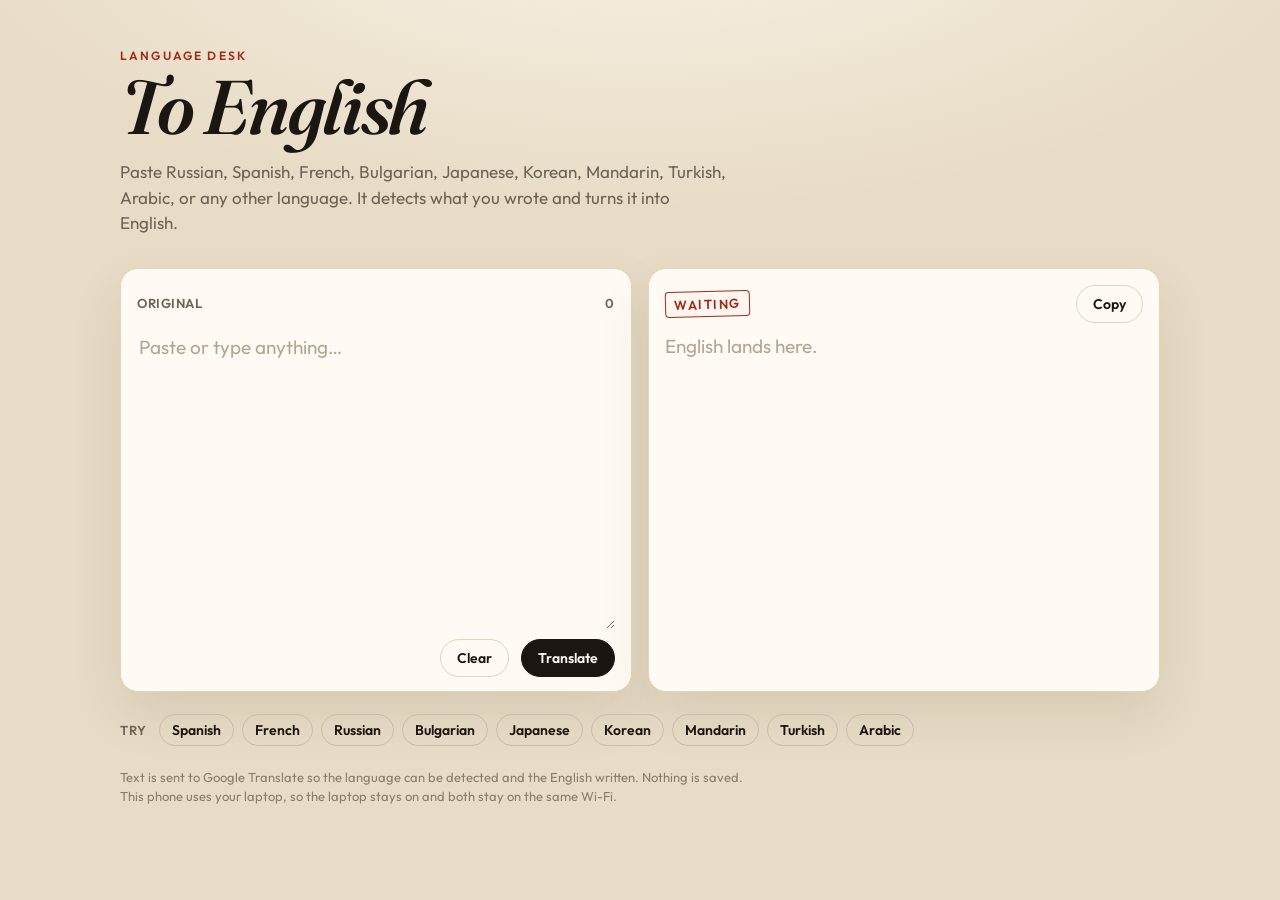
==== index.html @ 47b17647 "Add a local desk that detects any language and turns it into English. Co-authored-by: Cursor <cursor" ====
<!DOCTYPE html>
<html lang="en">
<head>
  <meta charset="utf-8">
  <meta name="viewport" content="width=device-width, initial-scale=1, viewport-fit=cover">
  <meta name="theme-color" content="#e8dcc6">
  <meta name="apple-mobile-web-app-capable" content="yes">
  <meta name="mobile-web-app-capable" content="yes">
  <meta name="apple-mobile-web-app-title" content="To English">
  <meta name="apple-mobile-web-app-status-bar-style" content="default">
  <title>To English</title>
  <link rel="manifest" href="manifest.webmanifest">
  <link rel="apple-touch-icon" href="apple-touch-icon.png">
  <link rel="icon" href="icon-192.png">
  <link rel="preconnect" href="https://fonts.googleapis.com">
  <link rel="preconnect" href="https://fonts.gstatic.com" crossorigin>
  <link href="https://fonts.googleapis.com/css2?family=Fraunces:ital,opsz,wght@0,9..144,560;1,9..144,560&family=Outfit:wght@400;500;600&display=swap" rel="stylesheet">
  <link rel="stylesheet" href="styles.css">
</head>
<body>
  <main class="desk">
    <header class="mast">
      <p class="kicker">Language desk</p>
      <h1>To English</h1>
      <p class="lede">Paste Russian, Spanish, French, Bulgarian, Japanese, Korean, Mandarin, Turkish, Arabic, or any other language. It detects what you wrote and turns it into English.</p>
    </header>

    <div class="stage">
      <section class="panel" aria-label="Original text">
        <div class="panel-head">
          <span>Original</span>
          <span id="count">0</span>
        </div>
        <textarea id="source" rows="10" placeholder="Paste or type anything…" spellcheck="false" dir="auto" autofocus></textarea>
        <div class="panel-foot">
          <button type="button" id="clear" class="ghost">Clear</button>
          <button type="button" id="translate" class="solid">Translate</button>
        </div>
      </section>

      <section class="panel panel-out" aria-label="English translation">
        <div class="panel-head">
          <span id="detected" class="stamp">Waiting</span>
          <button type="button" id="copy" class="ghost">Copy</button>
        </div>
        <div id="output" class="output" data-empty="true" aria-live="polite">English lands here.</div>
        <p id="status" class="status" role="status"></p>
      </section>
    </div>

    <section id="phone" class="phone desk-only" aria-label="Use this on your phone">
      <div>
        <p class="kicker">On your phone</p>
        <h2>Open it in your pocket</h2>
        <p>Use the same translator on your phone. The laptop stays on, and both join the same Wi-Fi. Scan the code or type the address.</p>
        <a id="phone-url" class="phone-url" href="#phone">Finding the address…</a>
        <div class="phone-actions">
          <button type="button" id="copy-phone" class="ghost">Copy address</button>
        </div>
        <ol>
          <li>iPhone: open it in Safari, tap Share, then Add to Home Screen.</li>
          <li>Android: open it in Chrome, tap the menu, then Add to Home screen.</li>
        </ol>
      </div>
      <img id="phone-qr" alt="" width="180" height="180">
    </section>

    <div class="samples" aria-label="Examples">
      <span class="samples-label">Try</span>
      <button type="button" data-sample="¿Dónde está la estación de tren más cercana?">Spanish</button>
      <button type="button" data-sample="Je voudrais un café et une part de gâteau, s'il vous plaît.">French</button>
      <button type="button" data-sample="Сегодня вечером мы идём в кино. Не опаздывай.">Russian</button>
      <button type="button" data-sample="Утре следобед ще се видим пред гарата. Не закъснявай.">Bulgarian</button>
      <button type="button" data-sample="明日の午後、駅前で会いましょう。">Japanese</button>
      <button type="button" data-sample="이 문장을 영어로 바꿔 주세요.">Korean</button>
      <button type="button" data-sample="请把这份文件在周五之前发给我。">Mandarin</button>
      <button type="button" data-sample="Yarın akşam istasyonun önünde buluşalım.">Turkish</button>
      <button type="button" data-sample="من فضلك أرسل هذا الملف قبل يوم الجمعة.">Arabic</button>
    </div>

    <p class="fine desk-only">Text is sent to Google Translate so the language can be detected and the English written. Nothing is saved on this computer. The tray icon does this for text you copy in any app. Select text and press Ctrl+Alt+E to translate it in place.</p>
    <p class="fine phone-only">Text is sent to Google Translate so the language can be detected and the English written. Nothing is saved. This phone uses your laptop, so the laptop stays on and both stay on the same Wi-Fi.</p>
  </main>
  <script src="app.js"></script>
</body>
</html>
---- styles.css ----
:root {
  --paper: #e8dcc6;
  --card: #fffaf3;
  --ink: #1c1612;
  --muted: #6e6256;
  --line: #e3d4bc;
  --stamp: #9f2d16;
  --button: #1c1612;
  --button-text: #fffaf3;
  --shadow: 0 22px 50px rgba(72, 46, 16, 0.1);
  --serif: "Fraunces", "Palatino Linotype", Palatino, Georgia, serif;
  --sans: "Outfit", "Segoe UI", "Yu Gothic", "Malgun Gothic", "Microsoft YaHei", sans-serif;
}

* { box-sizing: border-box; }

html, body {
  margin: 0;
  min-height: 100%;
}

body {
  font-family: var(--sans);
  color: var(--ink);
  background:
    radial-gradient(1200px 500px at 50% -10%, rgba(255, 250, 240, 0.7), transparent 60%),
    var(--paper);
}

.desk {
  width: min(1040px, calc(100% - 32px));
  margin: 0 auto;
  padding: 48px 0 64px;
}

.kicker {
  margin: 0 0 8px;
  font-size: 12px;
  font-weight: 600;
  letter-spacing: 0.18em;
  text-transform: uppercase;
  color: var(--stamp);
}

h1 {
  margin: 0;
  font-family: var(--serif);
  font-size: clamp(48px, 7vw, 76px);
  font-weight: 560;
  font-style: italic;
  letter-spacing: -0.03em;
  line-height: 0.95;
}

.lede {
  max-width: 38rem;
  margin: 16px 0 0;
  color: var(--muted);
  font-size: 17px;
  line-height: 1.5;
}

.stage {
  display: grid;
  grid-template-columns: 1fr 1fr;
  gap: 16px;
  margin-top: 32px;
}

.panel {
  background: var(--card);
  border: 1px solid var(--line);
  border-radius: 18px;
  box-shadow: var(--shadow);
  min-height: 380px;
  display: flex;
  flex-direction: column;
  padding: 16px 16px 14px;
}

.panel-head,
.panel-foot {
  display: flex;
  align-items: center;
  justify-content: space-between;
  gap: 12px;
}

.panel-head {
  min-height: 36px;
  color: var(--muted);
  font-size: 13px;
  font-weight: 600;
  letter-spacing: 0.04em;
  text-transform: uppercase;
}

textarea,
.output {
  width: 100%;
  flex: 1;
  margin: 10px 0;
  border: 0;
  resize: vertical;
  background: transparent;
  color: var(--ink);
  font: 400 19px/1.55 var(--sans);
  min-height: 240px;
}

textarea:focus {
  outline: none;
}

textarea::placeholder {
  color: #b3a694;
}

.output {
  white-space: pre-wrap;
  overflow-wrap: anywhere;
  font-family: var(--serif);
  font-size: 22px;
  line-height: 1.45;
}

.output[data-empty="true"] {
  color: #b3a694;
  font-family: var(--sans);
  font-size: 19px;
}

.stamp {
  display: inline-flex;
  align-items: center;
  border: 1.5px solid var(--stamp);
  color: var(--stamp);
  border-radius: 4px;
  padding: 4px 8px;
  letter-spacing: 0.12em;
  transform: rotate(-1.5deg);
  background: #fff6f2;
}

button {
  font: 600 14px/1 var(--sans);
  border-radius: 999px;
  padding: 11px 16px;
  cursor: pointer;
}

button:disabled {
  opacity: 0.55;
  cursor: progress;
}

.ghost {
  background: transparent;
  color: var(--ink);
  border: 1px solid var(--line);
}

.solid {
  background: var(--button);
  color: var(--button-text);
  border: 1px solid var(--button);
}

.ghost:hover,
.solid:hover {
  transform: translateY(-1px);
}

.panel-foot {
  justify-content: flex-end;
}

.status {
  min-height: 1.2em;
  margin: 8px 2px 0;
  color: var(--muted);
  font-size: 14px;
}

.samples {
  display: flex;
  flex-wrap: wrap;
  align-items: center;
  gap: 8px;
  margin-top: 22px;
}

.samples-label {
  color: var(--muted);
  font-size: 13px;
  font-weight: 600;
  letter-spacing: 0.08em;
  text-transform: uppercase;
  margin-right: 4px;
}

.samples button {
  background: transparent;
  border: 1px solid #cbbda6;
  color: var(--ink);
  padding: 8px 12px;
}

.samples button:hover {
  background: #fffaf3;
}

.fine {
  margin: 22px 0 0;
  color: #8a7d6c;
  font-size: 13px;
  line-height: 1.45;
  max-width: 40rem;
}

.phone-only { display: none; }

.phone {
  display: grid;
  grid-template-columns: 1fr 180px;
  gap: 22px;
  align-items: center;
  margin-top: 28px;
  padding: 22px;
  background: var(--card);
  border: 1px solid var(--line);
  border-radius: 18px;
  box-shadow: var(--shadow);
}

.phone h2 {
  margin: 0 0 8px;
  font-family: var(--serif);
  font-size: 32px;
  font-weight: 560;
  letter-spacing: -0.03em;
}

.phone p,
.phone ol {
  margin: 0;
  color: var(--muted);
  line-height: 1.5;
}

.phone ol {
  margin-top: 12px;
  padding-left: 18px;
  font-size: 14px;
}

.phone li + li { margin-top: 6px; }

.phone-url {
  display: inline-block;
  margin-top: 12px;
  color: var(--ink);
  font-size: 20px;
  font-weight: 600;
  text-decoration: none;
  overflow-wrap: anywhere;
}

.phone-actions { margin-top: 12px; }

.phone img {
  width: 180px;
  height: 180px;
  background: white;
  border-radius: 12px;
}

body.on-phone .desk-only { display: none; }
body.on-phone .phone-only { display: block; }

@media (max-width: 800px) {
  .desk {
    width: min(1040px, calc(100% - 24px));
    padding-top: 28px;
    padding-bottom: calc(28px + env(safe-area-inset-bottom));
  }
  .stage { grid-template-columns: 1fr; }
  .panel { min-height: 0; }
  textarea, .output { min-height: 160px; font-size: 18px; }
  .panel-foot { display: grid; grid-template-columns: 1fr 1fr; }
  .panel-foot button { min-height: 44px; }
  .samples button { min-height: 40px; }
  .phone { grid-template-columns: 1fr; }
  .phone img { width: 160px; height: 160px; }
}
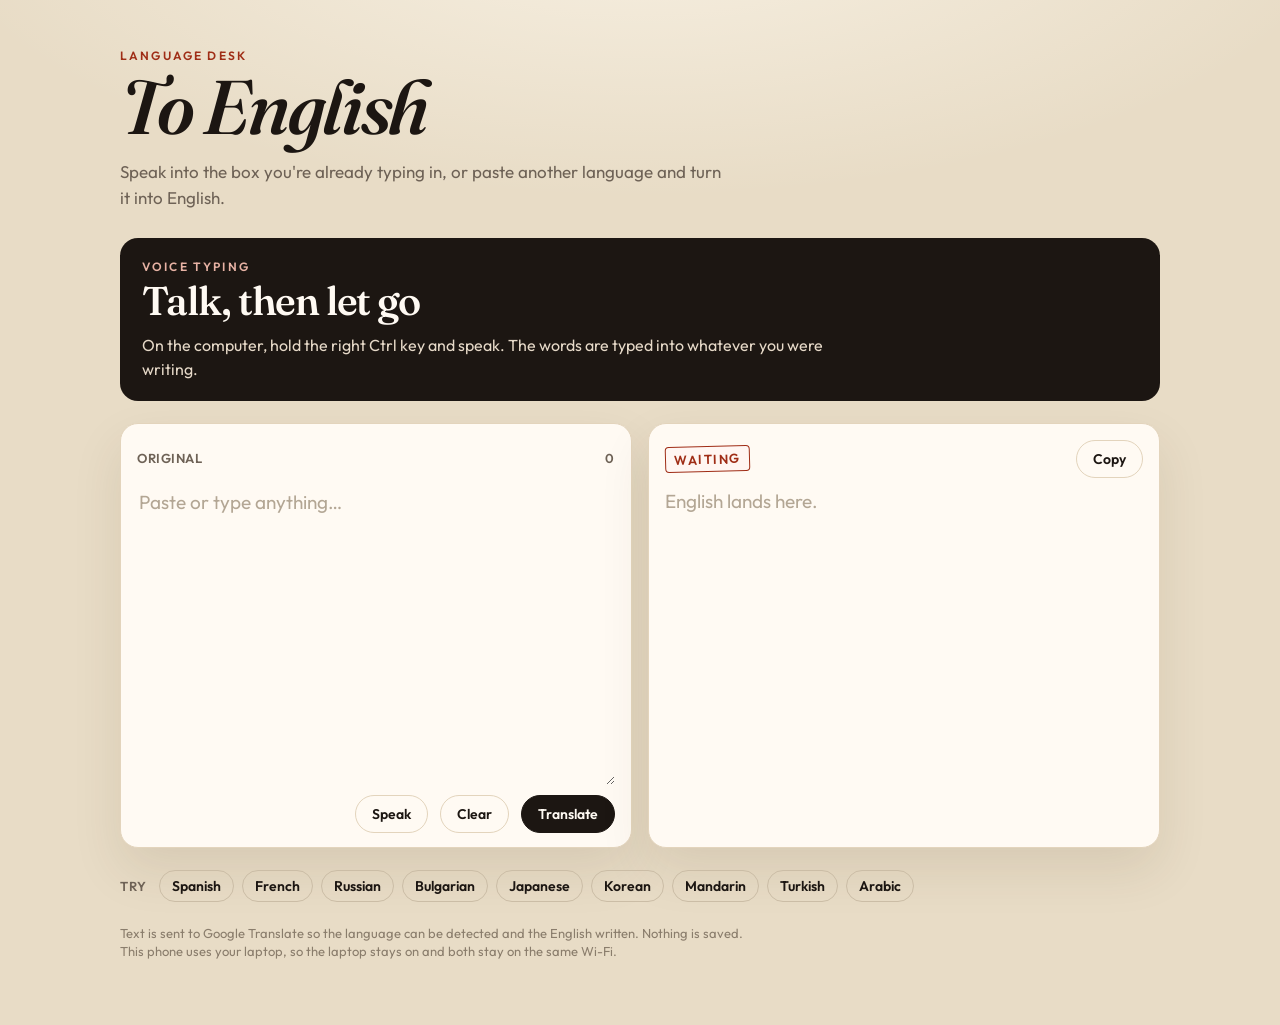
==== commit bae0954d: "Add hold-to-talk voice typing so speech lands in the focused text box. Co-authored-by: Cursor <curso" ====
--- a/index.html
+++ b/index.html
@@ -22,8 +22,15 @@
     <header class="mast">
       <p class="kicker">Language desk</p>
       <h1>To English</h1>
-      <p class="lede">Paste Russian, Spanish, French, Bulgarian, Japanese, Korean, Mandarin, Turkish, Arabic, or any other language. It detects what you wrote and turns it into English.</p>
+      <p class="lede">Speak into the box you're already typing in, or paste another language and turn it into English.</p>
     </header>
+
+    <section class="voice" aria-label="Voice typing">
+      <p class="kicker">Voice typing</p>
+      <h2>Talk, then let go</h2>
+      <p class="desk-only">Hold <kbd>Right Ctrl</kbd>, speak the way you think, and release. The words are typed where your cursor already is. “Um” is left out, and “4, actually 6” keeps 6. Tap <kbd>Right Ctrl</kbd> twice, or press <kbd>Ctrl</kbd> + <kbd>Alt</kbd> + <kbd>Space</kbd>, when you want both hands free. Right-click the tray icon and choose Type speech in English when you want another language written in English.</p>
+      <p class="phone-only">On the computer, hold the right Ctrl key and speak. The words are typed into whatever you were writing.</p>
+    </section>
 
     <div class="stage">
       <section class="panel" aria-label="Original text">
@@ -33,6 +40,7 @@
         </div>
         <textarea id="source" rows="10" placeholder="Paste or type anything…" spellcheck="false" dir="auto" autofocus></textarea>
         <div class="panel-foot">
+          <button type="button" id="speak" class="ghost" aria-pressed="false">Speak</button>
           <button type="button" id="clear" class="ghost">Clear</button>
           <button type="button" id="translate" class="solid">Translate</button>
         </div>
@@ -78,8 +86,9 @@
       <button type="button" data-sample="من فضلك أرسل هذا الملف قبل يوم الجمعة.">Arabic</button>
     </div>
 
-    <p class="fine desk-only">Text is sent to Google Translate so the language can be detected and the English written. Nothing is saved on this computer. The tray icon does this for text you copy in any app. Select text and press Ctrl+Alt+E to translate it in place.</p>
+    <p class="fine desk-only">Hold the right Ctrl key in any app and the words are typed there. Speech is turned into text on this computer. Select text and press Ctrl+Alt+E to translate it in place. Pasted text is sent to Google Translate so the language can be detected and the English written. Nothing is saved.</p>
     <p class="fine phone-only">Text is sent to Google Translate so the language can be detected and the English written. Nothing is saved. This phone uses your laptop, so the laptop stays on and both stay on the same Wi-Fi.</p>
+    <p class="fine installed-only">Text is sent to Google Translate so the language can be detected and the English written. Nothing is saved on this device. You can also share text into To English from another app.</p>
   </main>
   <script src="app.js"></script>
 </body>
--- a/styles.css
+++ b/styles.css
@@ -60,11 +60,50 @@
   line-height: 1.5;
 }
 
+.voice {
+  margin-top: 28px;
+  padding: 20px 22px;
+  background: var(--ink);
+  color: #e6d9c8;
+  border-radius: 18px;
+}
+
+.voice .kicker {
+  color: #e7b2a4;
+}
+
+.voice h2 {
+  margin: 0 0 8px;
+  font-family: var(--serif);
+  font-size: clamp(28px, 4vw, 40px);
+  font-weight: 560;
+  letter-spacing: -0.03em;
+  color: var(--card);
+}
+
+.voice p {
+  margin: 0;
+  max-width: 46rem;
+  line-height: 1.5;
+}
+
+.voice kbd {
+  display: inline;
+  margin: 0 1px;
+  padding: 1px 6px 2px;
+  border: 1px solid rgba(255, 250, 243, 0.35);
+  border-bottom-width: 2px;
+  border-radius: 6px;
+  color: var(--card);
+  font: 600 12px/1.4 var(--sans);
+  white-space: nowrap;
+}
+
 .stage {
   display: grid;
   grid-template-columns: 1fr 1fr;
   gap: 16px;
-  margin-top: 32px;
+  margin-top: 22px;
 }
 
 .panel {
@@ -171,6 +210,12 @@
   transform: translateY(-1px);
 }
 
+button.hearing {
+  background: var(--stamp);
+  color: var(--card);
+  border-color: var(--stamp);
+}
+
 .panel-foot {
   justify-content: flex-end;
 }
@@ -219,6 +264,7 @@
 }
 
 .phone-only { display: none; }
+.installed-only { display: none; }
 
 .phone {
   display: grid;
@@ -278,6 +324,11 @@
 body.on-phone .desk-only { display: none; }
 body.on-phone .phone-only { display: block; }
 
+body.installed .desk-only,
+body.installed .phone-only,
+body.installed .phone { display: none; }
+body.installed .installed-only { display: block; }
+
 @media (max-width: 800px) {
   .desk {
     width: min(1040px, calc(100% - 24px));
@@ -287,7 +338,7 @@
   .stage { grid-template-columns: 1fr; }
   .panel { min-height: 0; }
   textarea, .output { min-height: 160px; font-size: 18px; }
-  .panel-foot { display: grid; grid-template-columns: 1fr 1fr; }
+  .panel-foot { display: grid; grid-template-columns: 1fr 1fr 1fr; }
   .panel-foot button { min-height: 44px; }
   .samples button { min-height: 40px; }
   .phone { grid-template-columns: 1fr; }
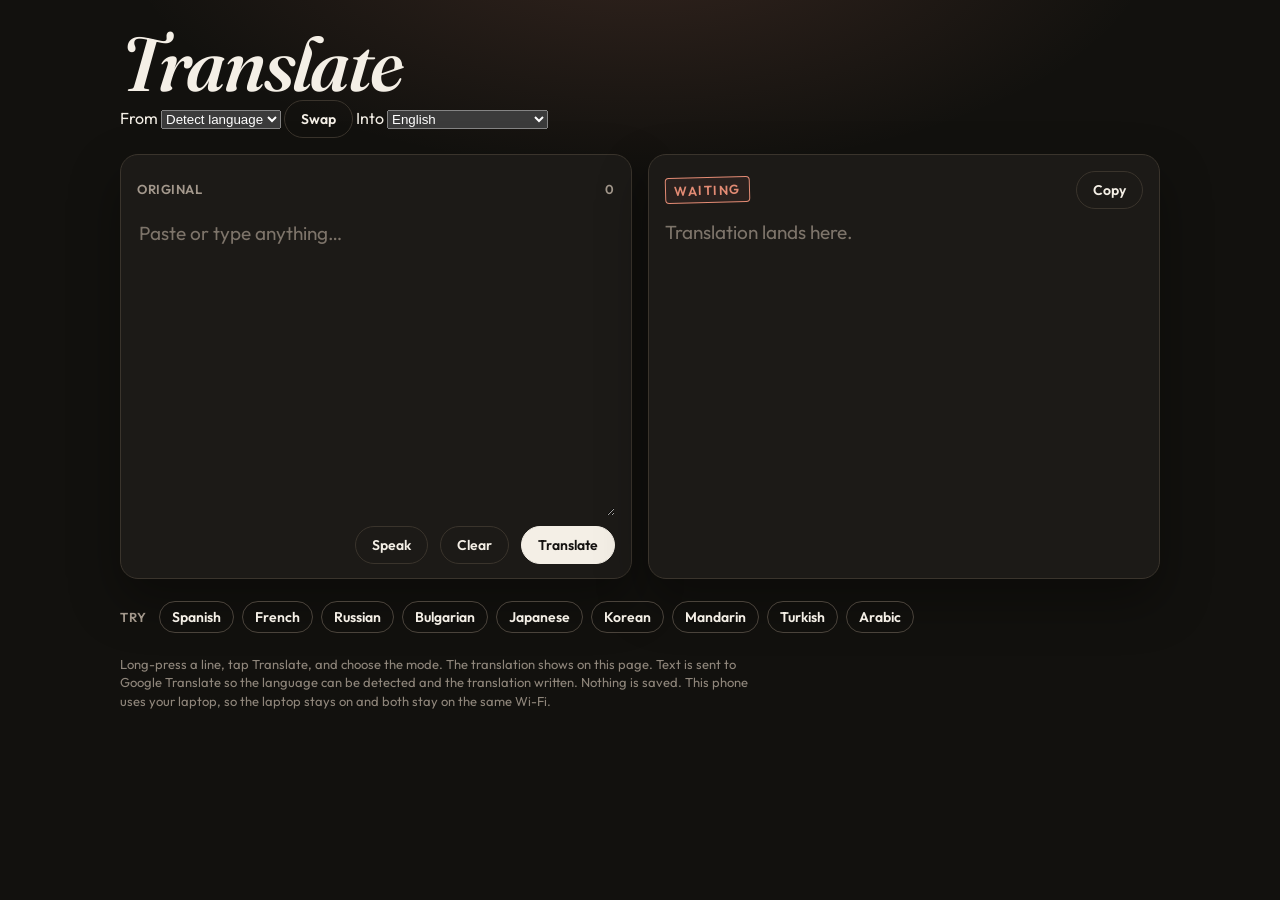
==== commit 9ecf583e: "Keep the translator running in the background on a dark page, and turn text into any language. Co-au" ====
--- a/index.html
+++ b/index.html
@@ -3,12 +3,12 @@
 <head>
   <meta charset="utf-8">
   <meta name="viewport" content="width=device-width, initial-scale=1, viewport-fit=cover">
-  <meta name="theme-color" content="#e8dcc6">
+  <meta name="theme-color" content="#12110e">
   <meta name="apple-mobile-web-app-capable" content="yes">
   <meta name="mobile-web-app-capable" content="yes">
   <meta name="apple-mobile-web-app-title" content="To English">
-  <meta name="apple-mobile-web-app-status-bar-style" content="default">
-  <title>To English</title>
+  <meta name="apple-mobile-web-app-status-bar-style" content="black-translucent">
+  <title>Translate</title>
   <link rel="manifest" href="manifest.webmanifest">
   <link rel="apple-touch-icon" href="apple-touch-icon.png">
   <link rel="icon" href="icon-192.png">
@@ -19,18 +19,139 @@
 </head>
 <body>
   <main class="desk">
-    <header class="mast">
-      <p class="kicker">Language desk</p>
-      <h1>To English</h1>
-      <p class="lede">Speak into the box you're already typing in, or paste another language and turn it into English.</p>
+    <header class="top">
+      <h1>Translate</h1>
+      <p class="hint desk-only">Select text in Discord or any other app and press <kbd>Ctrl</kbd><kbd>Alt</kbd><kbd>E</kbd>. The translation stays on top of that app. Paste puts it back where you were typing.</p>
     </header>
 
-    <section class="voice" aria-label="Voice typing">
-      <p class="kicker">Voice typing</p>
-      <h2>Talk, then let go</h2>
-      <p class="desk-only">Hold <kbd>Right Ctrl</kbd>, speak the way you think, and release. The words are typed where your cursor already is. “Um” is left out, and “4, actually 6” keeps 6. Tap <kbd>Right Ctrl</kbd> twice, or press <kbd>Ctrl</kbd> + <kbd>Alt</kbd> + <kbd>Space</kbd>, when you want both hands free. Right-click the tray icon and choose Type speech in English when you want another language written in English.</p>
-      <p class="phone-only">On the computer, hold the right Ctrl key and speak. The words are typed into whatever you were writing.</p>
-    </section>
+    <div class="langs">
+      <label class="lang">
+        <span>From</span>
+        <select id="from-lang" aria-label="From language">
+          <option value="auto" selected>Detect language</option>
+        </select>
+      </label>
+      <button type="button" id="swap" class="ghost swap">Swap</button>
+      <label class="lang">
+        <span>Into</span>
+        <select id="into-lang" aria-label="Into language">
+          <optgroup label="Often">
+            <option value="en" selected>English</option>
+            <option value="es">Spanish</option>
+            <option value="fr">French</option>
+            <option value="de">German</option>
+            <option value="it">Italian</option>
+            <option value="pt">Portuguese</option>
+            <option value="ru">Russian</option>
+            <option value="bg">Bulgarian</option>
+            <option value="ja">Japanese</option>
+            <option value="ko">Korean</option>
+            <option value="zh-CN">Mandarin</option>
+            <option value="zh-TW">Chinese (Traditional)</option>
+            <option value="ar">Arabic</option>
+            <option value="hi">Hindi</option>
+            <option value="tr">Turkish</option>
+            <option value="nl">Dutch</option>
+            <option value="pl">Polish</option>
+            <option value="uk">Ukrainian</option>
+            <option value="vi">Vietnamese</option>
+            <option value="th">Thai</option>
+            <option value="id">Indonesian</option>
+            <option value="el">Greek</option>
+            <option value="he">Hebrew</option>
+            <option value="sv">Swedish</option>
+          </optgroup>
+          <optgroup label="More">
+            <option value="af">Afrikaans</option>
+            <option value="sq">Albanian</option>
+            <option value="am">Amharic</option>
+            <option value="hy">Armenian</option>
+            <option value="az">Azerbaijani</option>
+            <option value="eu">Basque</option>
+            <option value="be">Belarusian</option>
+            <option value="bn">Bengali</option>
+            <option value="bs">Bosnian</option>
+            <option value="ca">Catalan</option>
+            <option value="ceb">Cebuano</option>
+            <option value="zh">Chinese</option>
+            <option value="co">Corsican</option>
+            <option value="hr">Croatian</option>
+            <option value="cs">Czech</option>
+            <option value="da">Danish</option>
+            <option value="eo">Esperanto</option>
+            <option value="et">Estonian</option>
+            <option value="tl">Filipino</option>
+            <option value="fi">Finnish</option>
+            <option value="fy">Frisian</option>
+            <option value="gl">Galician</option>
+            <option value="ka">Georgian</option>
+            <option value="gu">Gujarati</option>
+            <option value="ht">Haitian Creole</option>
+            <option value="ha">Hausa</option>
+            <option value="haw">Hawaiian</option>
+            <option value="hmn">Hmong</option>
+            <option value="hu">Hungarian</option>
+            <option value="is">Icelandic</option>
+            <option value="ig">Igbo</option>
+            <option value="ga">Irish</option>
+            <option value="jv">Javanese</option>
+            <option value="kn">Kannada</option>
+            <option value="kk">Kazakh</option>
+            <option value="km">Khmer</option>
+            <option value="rw">Kinyarwanda</option>
+            <option value="ku">Kurdish</option>
+            <option value="ky">Kyrgyz</option>
+            <option value="lo">Lao</option>
+            <option value="la">Latin</option>
+            <option value="lv">Latvian</option>
+            <option value="lt">Lithuanian</option>
+            <option value="lb">Luxembourgish</option>
+            <option value="mk">Macedonian</option>
+            <option value="mg">Malagasy</option>
+            <option value="ms">Malay</option>
+            <option value="ml">Malayalam</option>
+            <option value="mt">Maltese</option>
+            <option value="mi">Maori</option>
+            <option value="mr">Marathi</option>
+            <option value="mn">Mongolian</option>
+            <option value="my">Myanmar</option>
+            <option value="ne">Nepali</option>
+            <option value="no">Norwegian</option>
+            <option value="ny">Nyanja</option>
+            <option value="or">Odia</option>
+            <option value="ps">Pashto</option>
+            <option value="fa">Persian</option>
+            <option value="pa">Punjabi</option>
+            <option value="ro">Romanian</option>
+            <option value="sm">Samoan</option>
+            <option value="gd">Scots Gaelic</option>
+            <option value="sr">Serbian</option>
+            <option value="st">Sesotho</option>
+            <option value="sn">Shona</option>
+            <option value="sd">Sindhi</option>
+            <option value="si">Sinhala</option>
+            <option value="sk">Slovak</option>
+            <option value="sl">Slovenian</option>
+            <option value="so">Somali</option>
+            <option value="su">Sundanese</option>
+            <option value="sw">Swahili</option>
+            <option value="tg">Tajik</option>
+            <option value="ta">Tamil</option>
+            <option value="tt">Tatar</option>
+            <option value="te">Telugu</option>
+            <option value="tk">Turkmen</option>
+            <option value="ug">Uyghur</option>
+            <option value="ur">Urdu</option>
+            <option value="uz">Uzbek</option>
+            <option value="cy">Welsh</option>
+            <option value="xh">Xhosa</option>
+            <option value="yi">Yiddish</option>
+            <option value="yo">Yoruba</option>
+            <option value="zu">Zulu</option>
+          </optgroup>
+        </select>
+      </label>
+    </div>
 
     <div class="stage">
       <section class="panel" aria-label="Original text">
@@ -46,17 +167,19 @@
         </div>
       </section>
 
-      <section class="panel panel-out" aria-label="English translation">
+      <section class="panel panel-out" aria-label="Translation">
         <div class="panel-head">
           <span id="detected" class="stamp">Waiting</span>
           <button type="button" id="copy" class="ghost">Copy</button>
         </div>
-        <div id="output" class="output" data-empty="true" aria-live="polite">English lands here.</div>
+        <div id="output" class="output" data-empty="true" aria-live="polite">Translation lands here.</div>
         <p id="status" class="status" role="status"></p>
       </section>
     </div>
 
-    <section id="phone" class="phone desk-only" aria-label="Use this on your phone">
+    <details id="phone" class="phone desk-only">
+      <summary>On your phone</summary>
+      <div class="phone-body">
       <div>
         <p class="kicker">On your phone</p>
         <h2>Open it in your pocket</h2>
@@ -71,7 +194,8 @@
         </ol>
       </div>
       <img id="phone-qr" alt="" width="180" height="180">
-    </section>
+      </div>
+    </details>
 
     <div class="samples" aria-label="Examples">
       <span class="samples-label">Try</span>
@@ -86,10 +210,34 @@
       <button type="button" data-sample="من فضلك أرسل هذا الملف قبل يوم الجمعة.">Arabic</button>
     </div>
 
-    <p class="fine desk-only">Hold the right Ctrl key in any app and the words are typed there. Speech is turned into text on this computer. Select text and press Ctrl+Alt+E to translate it in place. Pasted text is sent to Google Translate so the language can be detected and the English written. Nothing is saved.</p>
-    <p class="fine phone-only">Text is sent to Google Translate so the language can be detected and the English written. Nothing is saved. This phone uses your laptop, so the laptop stays on and both stay on the same Wi-Fi.</p>
-    <p class="fine installed-only">Text is sent to Google Translate so the language can be detected and the English written. Nothing is saved on this device. You can also share text into To English from another app.</p>
+    <p class="fine desk-only">Hold the right Ctrl key in any app and the words are typed there. Speech is turned into text on this computer. Select text and press Ctrl+Alt+E to translate it in place. Pasted text is sent to Google Translate so the language can be detected and the translation written. Nothing is saved.</p>
+    <p class="fine phone-only">Long-press a line, tap Translate, and choose the mode. The translation shows on this page. Text is sent to Google Translate so the language can be detected and the translation written. Nothing is saved. This phone uses your laptop, so the laptop stays on and both stay on the same Wi-Fi.</p>
+    <p class="fine installed-only">Long-press a word in any app, tap Translate, and choose the mode. The translation opens over that app. You can replace the selection when the box can be edited. Text is sent to Google Translate so the language can be detected and the translation written. Nothing is saved on this device.</p>
   </main>
+  <div id="hold-menu" class="hold-menu" hidden>
+    <span id="hold-label">Text selected</span>
+    <button type="button" id="hold-translate" class="solid">Translate</button>
+  </div>
+  <div id="mode-sheet" class="mode-sheet" hidden>
+    <div class="mode-card" role="dialog" aria-modal="true" aria-labelledby="mode-title">
+      <p class="kicker">Translate</p>
+      <h2 id="mode-title">Which mode?</h2>
+      <p id="mode-preview" class="mode-preview"></p>
+      <div class="mode-picks" role="radiogroup" aria-label="Translation mode">
+        <button type="button" data-pick="to-english">To English</button>
+        <button type="button" data-pick="from-english">English to…</button>
+        <button type="button" data-pick="any">Any language to…</button>
+      </div>
+      <label class="target" id="sheet-target" hidden>
+        <span>Into</span>
+        <select id="sheet-lang" aria-label="Output language"></select>
+      </label>
+      <div class="mode-actions">
+        <button type="button" id="mode-cancel" class="ghost">Cancel</button>
+        <button type="button" id="mode-go" class="solid">Show translation</button>
+      </div>
+    </div>
+  </div>
   <script src="app.js"></script>
 </body>
 </html>
--- a/styles.css
+++ b/styles.css
@@ -1,13 +1,13 @@
 :root {
-  --paper: #e8dcc6;
-  --card: #fffaf3;
-  --ink: #1c1612;
-  --muted: #6e6256;
-  --line: #e3d4bc;
-  --stamp: #9f2d16;
-  --button: #1c1612;
-  --button-text: #fffaf3;
-  --shadow: 0 22px 50px rgba(72, 46, 16, 0.1);
+  --paper: #12110e;
+  --card: #1c1a17;
+  --ink: #f4efe6;
+  --muted: #a3988c;
+  --line: #3a342c;
+  --stamp: #e38b74;
+  --button: #f4efe6;
+  --button-text: #141210;
+  --shadow: 0 22px 50px rgba(0, 0, 0, 0.35);
   --serif: "Fraunces", "Palatino Linotype", Palatino, Georgia, serif;
   --sans: "Outfit", "Segoe UI", "Yu Gothic", "Malgun Gothic", "Microsoft YaHei", sans-serif;
 }
@@ -19,18 +19,25 @@
   min-height: 100%;
 }
 
+html { color-scheme: dark; }
+
 body {
   font-family: var(--sans);
   color: var(--ink);
   background:
-    radial-gradient(1200px 500px at 50% -10%, rgba(255, 250, 240, 0.7), transparent 60%),
+    radial-gradient(900px 420px at 50% -8%, rgba(227, 139, 116, 0.16), transparent 58%),
     var(--paper);
 }
 
 .desk {
   width: min(1040px, calc(100% - 32px));
   margin: 0 auto;
-  padding: 48px 0 64px;
+  padding: 28px 0 64px;
+}
+
+.mast,
+.voice {
+  display: none;
 }
 
 .kicker {
@@ -63,8 +70,9 @@
 .voice {
   margin-top: 28px;
   padding: 20px 22px;
-  background: var(--ink);
+  background: #241f1b;
   color: #e6d9c8;
+  border: 1px solid var(--line);
   border-radius: 18px;
 }
 
@@ -78,7 +86,7 @@
   font-size: clamp(28px, 4vw, 40px);
   font-weight: 560;
   letter-spacing: -0.03em;
-  color: var(--card);
+  color: var(--ink);
 }
 
 .voice p {
@@ -94,16 +102,64 @@
   border: 1px solid rgba(255, 250, 243, 0.35);
   border-bottom-width: 2px;
   border-radius: 6px;
-  color: var(--card);
+  color: var(--ink);
   font: 600 12px/1.4 var(--sans);
   white-space: nowrap;
+}
+
+.modes {
+  display: flex;
+  flex-wrap: wrap;
+  align-items: center;
+  gap: 8px;
+  margin-top: 0;
+}
+
+.mode {
+  background: transparent;
+  color: var(--ink);
+  border: 1px solid #4a433b;
+}
+
+.mode.on {
+  background: var(--button);
+  color: var(--button-text);
+  border-color: var(--button);
+}
+
+.target {
+  display: inline-flex;
+  align-items: center;
+  gap: 8px;
+  margin-left: 4px;
+  color: var(--muted);
+  font-size: 13px;
+  font-weight: 600;
+  letter-spacing: 0.08em;
+  text-transform: uppercase;
+}
+
+.target[hidden] {
+  display: none;
+}
+
+.target select {
+  font: 600 14px/1.2 var(--sans);
+  letter-spacing: 0;
+  text-transform: none;
+  color: var(--ink);
+  background: var(--card);
+  border: 1px solid #4a433b;
+  border-radius: 999px;
+  padding: 10px 14px;
+  cursor: pointer;
 }
 
 .stage {
   display: grid;
   grid-template-columns: 1fr 1fr;
   gap: 16px;
-  margin-top: 22px;
+  margin-top: 16px;
 }
 
 .panel {
@@ -152,7 +208,7 @@
 }
 
 textarea::placeholder {
-  color: #b3a694;
+  color: #7d746a;
 }
 
 .output {
@@ -164,7 +220,7 @@
 }
 
 .output[data-empty="true"] {
-  color: #b3a694;
+  color: #7d746a;
   font-family: var(--sans);
   font-size: 19px;
 }
@@ -178,7 +234,7 @@
   padding: 4px 8px;
   letter-spacing: 0.12em;
   transform: rotate(-1.5deg);
-  background: #fff6f2;
+  background: #2a211e;
 }
 
 button {
@@ -212,7 +268,7 @@
 
 button.hearing {
   background: var(--stamp);
-  color: var(--card);
+  color: #1c1612;
   border-color: var(--stamp);
 }
 
@@ -246,18 +302,18 @@
 
 .samples button {
   background: transparent;
-  border: 1px solid #cbbda6;
+  border: 1px solid #4a433b;
   color: var(--ink);
   padding: 8px 12px;
 }
 
 .samples button:hover {
-  background: #fffaf3;
+  background: #2a2622;
 }
 
 .fine {
   margin: 22px 0 0;
-  color: #8a7d6c;
+  color: #8f867b;
   font-size: 13px;
   line-height: 1.45;
   max-width: 40rem;
@@ -265,6 +321,110 @@
 
 .phone-only { display: none; }
 .installed-only { display: none; }
+
+.hold-menu {
+  position: fixed;
+  z-index: 20;
+  left: 16px;
+  right: 16px;
+  bottom: calc(16px + env(safe-area-inset-bottom));
+  display: flex;
+  align-items: center;
+  justify-content: space-between;
+  gap: 12px;
+  padding: 12px 12px 12px 16px;
+  background: #241f1b;
+  border: 1px solid var(--line);
+  border-radius: 18px;
+  box-shadow: var(--shadow);
+}
+
+.hold-menu[hidden] { display: none; }
+
+.hold-menu span {
+  color: var(--muted);
+  font-size: 14px;
+  font-weight: 600;
+}
+
+.mode-sheet {
+  position: fixed;
+  z-index: 30;
+  inset: 0;
+  display: flex;
+  align-items: flex-end;
+  justify-content: center;
+  padding: 16px;
+  background: rgba(0, 0, 0, 0.55);
+}
+
+.mode-sheet[hidden] { display: none; }
+
+.mode-card {
+  width: min(520px, 100%);
+  margin-bottom: env(safe-area-inset-bottom);
+  padding: 20px;
+  background: var(--card);
+  border: 1px solid var(--line);
+  border-radius: 18px;
+  box-shadow: var(--shadow);
+}
+
+.mode-card h2 {
+  margin: 0;
+  font-family: var(--serif);
+  font-size: 32px;
+  font-weight: 560;
+  letter-spacing: -0.03em;
+}
+
+.mode-preview {
+  margin: 10px 0 0;
+  color: var(--muted);
+  line-height: 1.45;
+}
+
+.mode-picks {
+  display: grid;
+  gap: 8px;
+  margin-top: 16px;
+}
+
+.mode-picks button {
+  background: transparent;
+  color: var(--ink);
+  border: 1px solid var(--line);
+  text-align: left;
+  min-height: 48px;
+}
+
+.mode-picks button.on {
+  background: var(--button);
+  color: var(--button-text);
+  border-color: var(--button);
+}
+
+.mode-card .target {
+  display: flex;
+  width: 100%;
+  margin: 14px 0 0;
+}
+
+.mode-card .target[hidden] {
+  display: none;
+}
+
+.mode-card .target select {
+  flex: 1;
+  min-height: 44px;
+}
+
+.mode-actions {
+  display: flex;
+  justify-content: flex-end;
+  gap: 8px;
+  margin-top: 16px;
+}
 
 .phone {
   display: grid;
@@ -341,6 +501,9 @@
   .panel-foot { display: grid; grid-template-columns: 1fr 1fr 1fr; }
   .panel-foot button { min-height: 44px; }
   .samples button { min-height: 40px; }
+  .mode { min-height: 44px; }
+  .target { width: 100%; margin-left: 0; }
+  .target select { flex: 1; min-height: 44px; }
   .phone { grid-template-columns: 1fr; }
   .phone img { width: 160px; height: 160px; }
 }
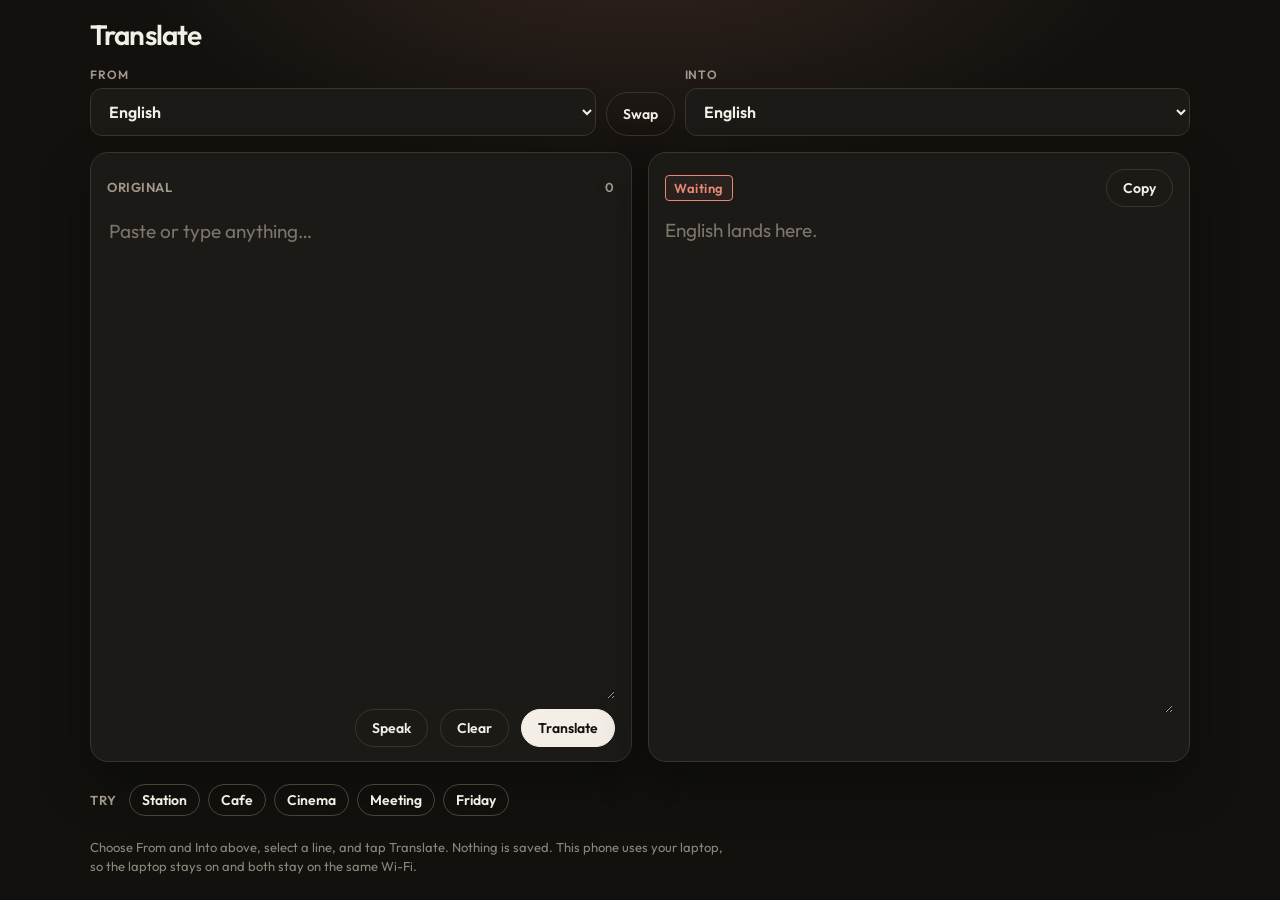
==== commit af69450e: "Remember the chosen languages and use them when translating selected text. Co-authored-by: Cursor <c" ====
--- a/index.html
+++ b/index.html
@@ -210,34 +210,14 @@
       <button type="button" data-sample="من فضلك أرسل هذا الملف قبل يوم الجمعة.">Arabic</button>
     </div>
 
-    <p class="fine desk-only">Hold the right Ctrl key in any app and the words are typed there. Speech is turned into text on this computer. Select text and press Ctrl+Alt+E to translate it in place. Pasted text is sent to Google Translate so the language can be detected and the translation written. Nothing is saved.</p>
-    <p class="fine phone-only">Long-press a line, tap Translate, and choose the mode. The translation shows on this page. Text is sent to Google Translate so the language can be detected and the translation written. Nothing is saved. This phone uses your laptop, so the laptop stays on and both stay on the same Wi-Fi.</p>
-    <p class="fine installed-only">Long-press a word in any app, tap Translate, and choose the mode. The translation opens over that app. You can replace the selection when the box can be edited. Text is sent to Google Translate so the language can be detected and the translation written. Nothing is saved on this device.</p>
+    <p class="fine desk-only">Hold the right Ctrl key to dictate into the app you're using. Nothing is saved.</p>
+    <p class="fine phone-only">Choose From and Into above, select a line, and tap Translate. Nothing is saved. This phone uses your laptop, so the laptop stays on and both stay on the same Wi-Fi.</p>
+    <p class="fine installed-only">Choose From and Into above, then select words in another app and tap Translate. Nothing is saved on this device.</p>
   </main>
   <div id="hold-menu" class="hold-menu" hidden>
     <span id="hold-label">Text selected</span>
     <button type="button" id="hold-translate" class="solid">Translate</button>
   </div>
-  <div id="mode-sheet" class="mode-sheet" hidden>
-    <div class="mode-card" role="dialog" aria-modal="true" aria-labelledby="mode-title">
-      <p class="kicker">Translate</p>
-      <h2 id="mode-title">Which mode?</h2>
-      <p id="mode-preview" class="mode-preview"></p>
-      <div class="mode-picks" role="radiogroup" aria-label="Translation mode">
-        <button type="button" data-pick="to-english">To English</button>
-        <button type="button" data-pick="from-english">English to…</button>
-        <button type="button" data-pick="any">Any language to…</button>
-      </div>
-      <label class="target" id="sheet-target" hidden>
-        <span>Into</span>
-        <select id="sheet-lang" aria-label="Output language"></select>
-      </label>
-      <div class="mode-actions">
-        <button type="button" id="mode-cancel" class="ghost">Cancel</button>
-        <button type="button" id="mode-go" class="solid">Show translation</button>
-      </div>
-    </div>
-  </div>
   <script src="app.js"></script>
 </body>
 </html>
--- a/styles.css
+++ b/styles.css
@@ -17,6 +17,7 @@
 html, body {
   margin: 0;
   min-height: 100%;
+  height: 100%;
 }
 
 html { color-scheme: dark; }
@@ -30,9 +31,13 @@
 }
 
 .desk {
-  width: min(1040px, calc(100% - 32px));
+  width: min(1100px, calc(100% - 32px));
   margin: 0 auto;
-  padding: 28px 0 64px;
+  height: 100%;
+  min-height: 100%;
+  display: flex;
+  flex-direction: column;
+  padding: 20px 0 24px;
 }
 
 .mast,
@@ -51,12 +56,30 @@
 
 h1 {
   margin: 0;
-  font-family: var(--serif);
-  font-size: clamp(48px, 7vw, 76px);
-  font-weight: 560;
-  font-style: italic;
+  font-family: var(--sans);
+  font-size: 28px;
+  font-weight: 600;
   letter-spacing: -0.03em;
-  line-height: 0.95;
+  line-height: 1.1;
+}
+
+.hint {
+  margin: 8px 0 0;
+  max-width: 46rem;
+  color: var(--muted);
+  font-size: 15px;
+  line-height: 1.45;
+}
+
+.hint kbd {
+  display: inline-block;
+  margin: 0 2px;
+  padding: 1px 6px 2px;
+  border: 1px solid var(--line);
+  border-bottom-width: 2px;
+  border-radius: 6px;
+  color: var(--ink);
+  font: 600 12px/1.4 var(--sans);
 }
 
 .lede {
@@ -107,59 +130,52 @@
   white-space: nowrap;
 }
 
-.modes {
+.langs {
   display: flex;
   flex-wrap: wrap;
-  align-items: center;
-  gap: 8px;
-  margin-top: 0;
-}
-
-.mode {
-  background: transparent;
-  color: var(--ink);
-  border: 1px solid #4a433b;
-}
-
-.mode.on {
-  background: var(--button);
-  color: var(--button-text);
-  border-color: var(--button);
-}
-
-.target {
-  display: inline-flex;
-  align-items: center;
-  gap: 8px;
-  margin-left: 4px;
-  color: var(--muted);
-  font-size: 13px;
+  align-items: flex-end;
+  gap: 10px;
+  margin-top: 16px;
+}
+
+.lang {
+  display: flex;
+  flex-direction: column;
+  gap: 6px;
+  flex: 1;
+  min-width: min(100%, 220px);
+}
+
+.lang span {
+  color: var(--muted);
+  font-size: 12px;
   font-weight: 600;
   letter-spacing: 0.08em;
   text-transform: uppercase;
 }
 
-.target[hidden] {
-  display: none;
-}
-
-.target select {
-  font: 600 14px/1.2 var(--sans);
-  letter-spacing: 0;
-  text-transform: none;
+.lang select {
+  width: 100%;
+  font: 600 16px/1.2 var(--sans);
   color: var(--ink);
   background: var(--card);
-  border: 1px solid #4a433b;
-  border-radius: 999px;
-  padding: 10px 14px;
-  cursor: pointer;
+  border: 1px solid var(--line);
+  border-radius: 12px;
+  padding: 12px 14px;
+}
+
+.swap {
+  min-height: 44px;
 }
 
 .stage {
   display: grid;
   grid-template-columns: 1fr 1fr;
+  grid-template-rows: minmax(0, 1fr);
   gap: 16px;
   margin-top: 16px;
+  flex: 1;
+  min-height: 280px;
 }
 
 .panel {
@@ -167,10 +183,11 @@
   border: 1px solid var(--line);
   border-radius: 18px;
   box-shadow: var(--shadow);
-  min-height: 380px;
+  min-height: 0;
   display: flex;
   flex-direction: column;
   padding: 16px 16px 14px;
+  overflow: hidden;
 }
 
 .panel-head,
@@ -200,7 +217,8 @@
   background: transparent;
   color: var(--ink);
   font: 400 19px/1.55 var(--sans);
-  min-height: 240px;
+  min-height: 0;
+  overflow: auto;
 }
 
 textarea:focus {
@@ -214,7 +232,6 @@
 .output {
   white-space: pre-wrap;
   overflow-wrap: anywhere;
-  font-family: var(--serif);
   font-size: 22px;
   line-height: 1.45;
 }
@@ -232,8 +249,8 @@
   color: var(--stamp);
   border-radius: 4px;
   padding: 4px 8px;
-  letter-spacing: 0.12em;
-  transform: rotate(-1.5deg);
+  letter-spacing: 0.04em;
+  text-transform: none;
   background: #2a211e;
 }
 
@@ -384,6 +401,17 @@
   line-height: 1.45;
 }
 
+.sheet-langs {
+  display: grid;
+  gap: 12px;
+  margin-top: 16px;
+}
+
+.sheet-langs .lang select {
+  width: 100%;
+  min-height: 44px;
+}
+
 .mode-picks {
   display: grid;
   gap: 8px;
@@ -427,16 +455,27 @@
 }
 
 .phone {
+  display: block;
+  margin-top: 18px;
+  padding: 16px 18px;
+  background: var(--card);
+  border: 1px solid var(--line);
+  border-radius: 18px;
+  box-shadow: var(--shadow);
+}
+
+.phone summary {
+  cursor: pointer;
+  font-weight: 600;
+  color: var(--ink);
+}
+
+.phone-body {
   display: grid;
   grid-template-columns: 1fr 180px;
   gap: 22px;
   align-items: center;
-  margin-top: 28px;
-  padding: 22px;
-  background: var(--card);
-  border: 1px solid var(--line);
-  border-radius: 18px;
-  box-shadow: var(--shadow);
+  margin-top: 14px;
 }
 
 .phone h2 {
@@ -495,15 +534,19 @@
     padding-top: 28px;
     padding-bottom: calc(28px + env(safe-area-inset-bottom));
   }
-  .stage { grid-template-columns: 1fr; }
-  .panel { min-height: 0; }
+  .desk { height: auto; min-height: 100%; }
+  .stage {
+    grid-template-columns: 1fr;
+    grid-template-rows: minmax(220px, 1fr) minmax(220px, 1fr);
+    flex: none;
+    min-height: 70vh;
+  }
+  .panel { min-height: 220px; height: auto; }
   textarea, .output { min-height: 160px; font-size: 18px; }
   .panel-foot { display: grid; grid-template-columns: 1fr 1fr 1fr; }
   .panel-foot button { min-height: 44px; }
   .samples button { min-height: 40px; }
-  .mode { min-height: 44px; }
-  .target { width: 100%; margin-left: 0; }
-  .target select { flex: 1; min-height: 44px; }
-  .phone { grid-template-columns: 1fr; }
+  .lang select { min-height: 44px; }
+  .phone-body { grid-template-columns: 1fr; }
   .phone img { width: 160px; height: 160px; }
 }
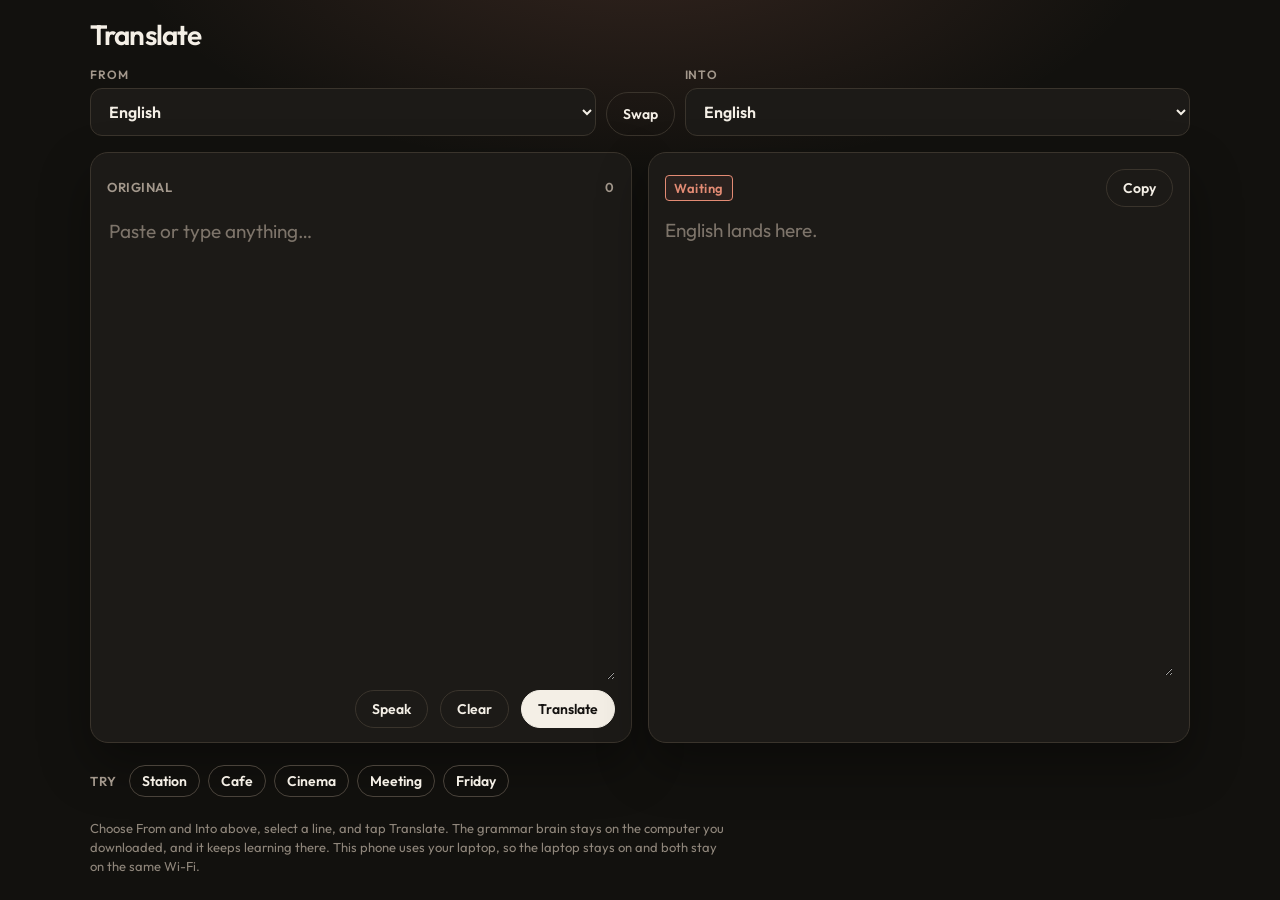
==== commit e325a0b8: "Add the on-device grammar brain and the phone side tab, and record both in the README. Co-authored-b" ====
--- a/index.html
+++ b/index.html
@@ -23,6 +23,13 @@
       <h1>Translate</h1>
       <p class="hint desk-only">Select text in Discord or any other app and press <kbd>Ctrl</kbd><kbd>Alt</kbd><kbd>E</kbd>. The translation stays on top of that app. Paste puts it back where you were typing.</p>
     </header>
+
+    <section id="side-setting" class="side-setting">
+      <p class="kicker">Side tab</p>
+      <h2>Use it in any app</h2>
+      <p>Turn this on and a small tab stays on the edge of the screen. Long-press text, tap the tab, then add more of that passage before it translates. If Side translate has no switch, open this app’s info and allow restricted settings.</p>
+      <button type="button" id="side-toggle" class="solid" aria-pressed="false">Turn on the side tab</button>
+    </section>
 
     <div class="langs">
       <label class="lang">
@@ -172,8 +179,9 @@
           <span id="detected" class="stamp">Waiting</span>
           <button type="button" id="copy" class="ghost">Copy</button>
         </div>
-        <div id="output" class="output" data-empty="true" aria-live="polite">Translation lands here.</div>
+        <div id="output" class="output" contenteditable="false" spellcheck="true" data-empty="true" aria-live="polite">Translation lands here.</div>
         <p id="status" class="status" role="status"></p>
+        <p id="brain" class="brain"></p>
       </section>
     </div>
 
@@ -210,9 +218,9 @@
       <button type="button" data-sample="من فضلك أرسل هذا الملف قبل يوم الجمعة.">Arabic</button>
     </div>
 
-    <p class="fine desk-only">Hold the right Ctrl key to dictate into the app you're using. Nothing is saved.</p>
-    <p class="fine phone-only">Choose From and Into above, select a line, and tap Translate. Nothing is saved. This phone uses your laptop, so the laptop stays on and both stay on the same Wi-Fi.</p>
-    <p class="fine installed-only">Choose From and Into above, then select words in another app and tap Translate. Nothing is saved on this device.</p>
+    <p class="fine desk-only">Hold the right Ctrl key to dictate into the app you're using. The grammar brain stays in this folder and keeps learning on this device.</p>
+    <p class="fine phone-only">Choose From and Into above, select a line, and tap Translate. The grammar brain stays on the computer you downloaded, and it keeps learning there. This phone uses your laptop, so the laptop stays on and both stay on the same Wi-Fi.</p>
+    <p class="fine installed-only">Turn on the side tab, long-press text in any app, then tap the tab. More adds the next part of that passage. You can also long-press and choose Translate. The grammar brain stays on this phone and keeps learning from the text.</p>
   </main>
   <div id="hold-menu" class="hold-menu" hidden>
     <span id="hold-label">Text selected</span>
--- a/styles.css
+++ b/styles.css
@@ -242,6 +242,14 @@
   font-size: 19px;
 }
 
+.output:focus {
+  outline: none;
+}
+
+.output[contenteditable="true"] {
+  cursor: text;
+}
+
 .stamp {
   display: inline-flex;
   align-items: center;
@@ -300,6 +308,14 @@
   font-size: 14px;
 }
 
+.brain {
+  min-height: 1.2em;
+  margin: 2px 2px 0;
+  color: #8f867b;
+  font-size: 13px;
+  line-height: 1.4;
+}
+
 .samples {
   display: flex;
   flex-wrap: wrap;
@@ -527,6 +543,34 @@
 body.installed .phone-only,
 body.installed .phone { display: none; }
 body.installed .installed-only { display: block; }
+
+.side-setting { display: none; }
+
+body.installed .side-setting {
+  display: block;
+  margin: 16px 0 4px;
+  padding: 16px 16px 14px;
+  background: var(--card);
+  border: 1px solid var(--line);
+  border-radius: 18px;
+}
+
+.side-setting h2 {
+  margin: 0;
+  font-family: var(--serif);
+  font-size: 22px;
+  font-weight: 560;
+  letter-spacing: -0.02em;
+}
+
+.side-setting p:not(.kicker) {
+  margin: 8px 0 0;
+  color: var(--muted);
+  font-size: 15px;
+  line-height: 1.45;
+}
+
+.side-setting .solid { margin-top: 14px; }
 
 @media (max-width: 800px) {
   .desk {
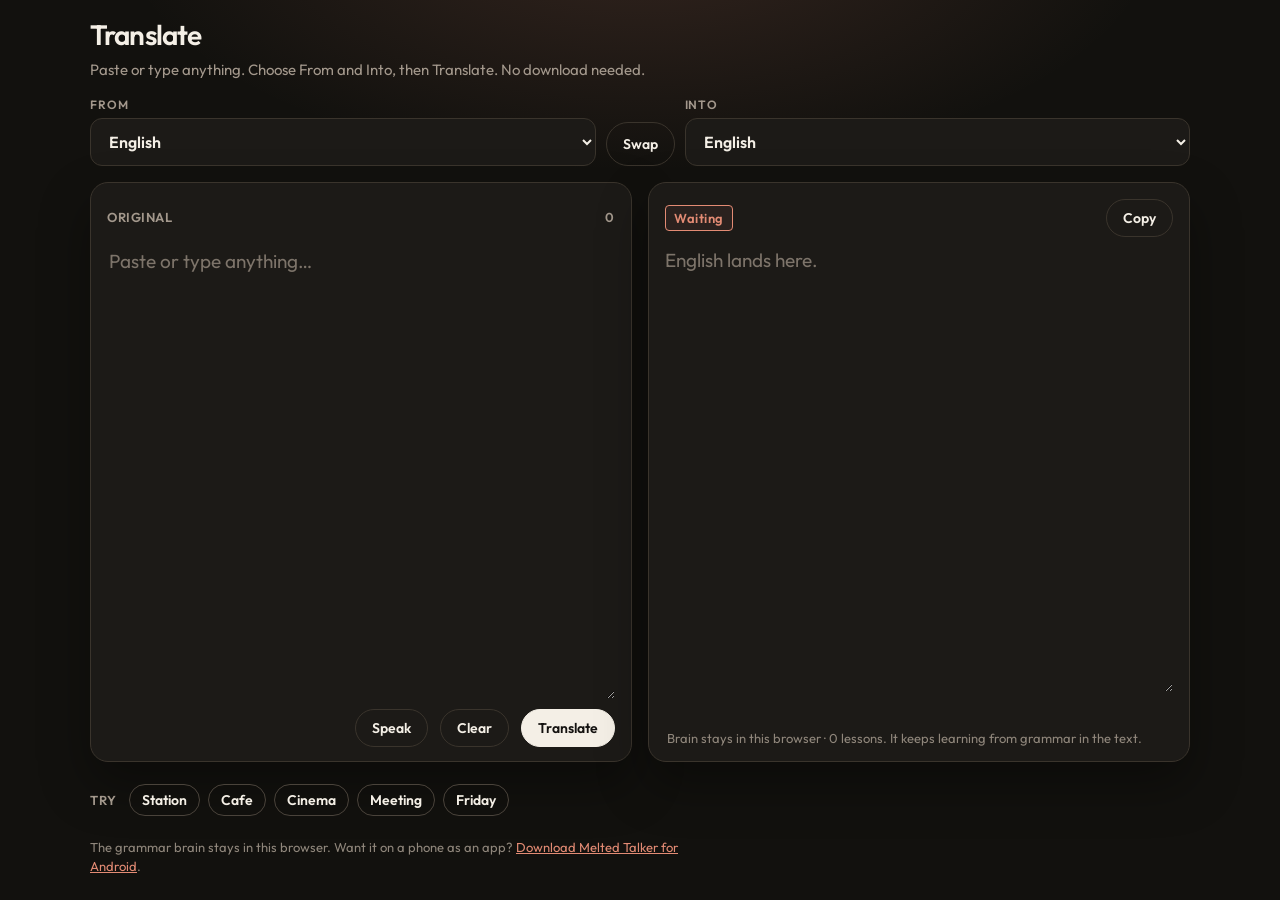
==== commit 0f27ac96: "Publish Melted Talker as a public web page so anyone can translate without downloading it. Co-author" ====
--- a/index.html
+++ b/index.html
@@ -21,7 +21,8 @@
   <main class="desk">
     <header class="top">
       <h1>Translate</h1>
-      <p class="hint desk-only">Select text in Discord or any other app and press <kbd>Ctrl</kbd><kbd>Alt</kbd><kbd>E</kbd>. The translation stays on top of that app. Paste puts it back where you were typing.</p>
+      <p class="hint desk-only">Select text in Discord or any other app and press <kbd>Ctrl</kbd><kbd>E</kbd>. The translation stays on top of that app. Paste puts it back where you were typing.</p>
+      <p class="hint public-only">Paste or type anything. Choose From and Into, then Translate. No download needed.</p>
     </header>
 
     <section id="side-setting" class="side-setting">
@@ -221,6 +222,7 @@
     <p class="fine desk-only">Hold the right Ctrl key to dictate into the app you're using. The grammar brain stays in this folder and keeps learning on this device.</p>
     <p class="fine phone-only">Choose From and Into above, select a line, and tap Translate. The grammar brain stays on the computer you downloaded, and it keeps learning there. This phone uses your laptop, so the laptop stays on and both stay on the same Wi-Fi.</p>
     <p class="fine installed-only">Turn on the side tab, long-press text in any app, then tap the tab. More adds the next part of that passage. You can also long-press and choose Translate. The grammar brain stays on this phone and keeps learning from the text.</p>
+    <p class="fine public-only">The grammar brain stays in this browser. Want it on a phone as an app? <a href="docs/">Download Melted Talker for Android</a>.</p>
   </main>
   <div id="hold-menu" class="hold-menu" hidden>
     <span id="hold-label">Text selected</span>
--- a/styles.css
+++ b/styles.css
@@ -354,6 +354,11 @@
 
 .phone-only { display: none; }
 .installed-only { display: none; }
+.public-only { display: none; }
+
+.fine a {
+  color: var(--stamp);
+}
 
 .hold-menu {
   position: fixed;
@@ -538,6 +543,12 @@
 
 body.on-phone .desk-only { display: none; }
 body.on-phone .phone-only { display: block; }
+
+body.public-web .desk-only,
+body.public-web .phone,
+body.public-web .phone-only,
+body.public-web .installed-only { display: none; }
+body.public-web .public-only { display: block; }
 
 body.installed .desk-only,
 body.installed .phone-only,
